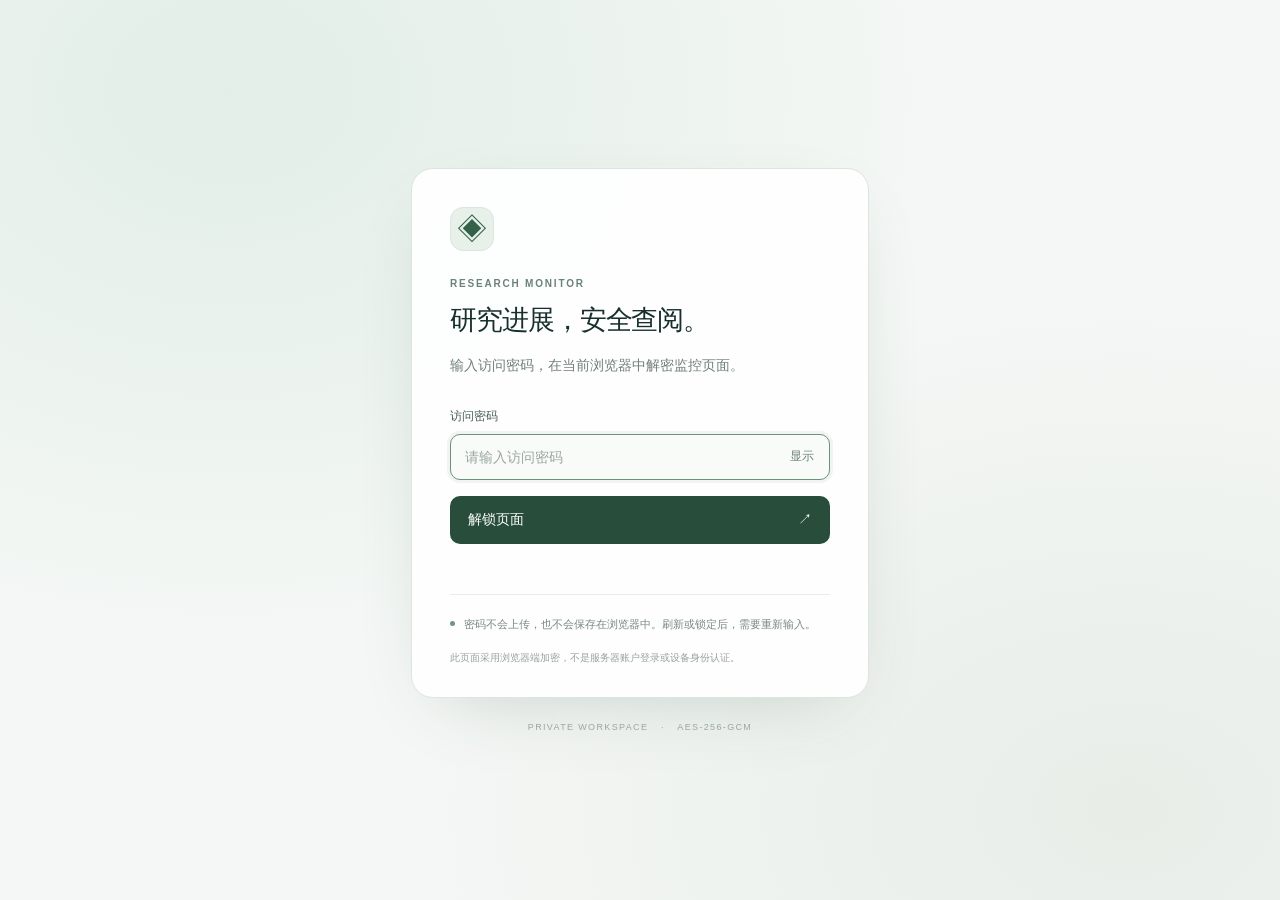
==== index.html @ c3c563e8 "Publish encrypted monitoring page" ====
<!doctype html>
<html lang="zh-CN">
<head>
  <meta charset="utf-8">
  <meta name="viewport" content="width=device-width, initial-scale=1">
  <meta name="referrer" content="no-referrer">
  <meta name="robots" content="noindex, nofollow, noarchive">
  <meta http-equiv="Content-Security-Policy" content="default-src 'none'; base-uri 'none'; object-src 'none'; form-action 'none'; script-src 'self' 'sha256-b5vpn4J1Qt43z+tH1248mYFWXHOjZq7/Va0iEadS+8s='; script-src-attr 'none'; style-src 'self' 'unsafe-inline' https://fonts.googleapis.com; font-src https://fonts.gstatic.com data:; connect-src 'self' https://huggingface.co https://*.huggingface.co https://hf.co https://*.hf.co; img-src 'self' data: https://huggingface.co https://*.huggingface.co; frame-src 'self' blob:; worker-src 'none'; manifest-src 'none'">
  <title>研究监控 · 加密访问</title>
  <link rel="stylesheet" href="./style.css">
  <script src="./unlock.js" defer></script>
</head>
<body>
  <main id="gate" class="gate">
    <section class="access-card" aria-labelledby="access-title">
      <div class="brand-mark" aria-hidden="true">◈</div>
      <p class="eyebrow">RESEARCH MONITOR</p>
      <h1 id="access-title">研究进展，安全查阅。</h1>
      <p class="intro">输入访问密码，在当前浏览器中解密监控页面。</p>
      <form id="unlock-form" autocomplete="off">
        <label for="password">访问密码</label>
        <div class="password-field">
          <input id="password" name="password" type="password" required maxlength="256" autocomplete="off" autocapitalize="none" spellcheck="false" placeholder="请输入访问密码" aria-describedby="status" autofocus>
          <button id="show-password" class="reveal" type="button" aria-label="显示密码" aria-pressed="false">显示</button>
        </div>
        <button id="unlock-button" class="primary" type="submit"><span>解锁页面</span><span aria-hidden="true">↗</span></button>
        <p id="status" class="status" aria-live="polite" role="status"></p>
      </form>
      <div class="privacy-note">
        <span class="privacy-dot" aria-hidden="true"></span>
        <p>密码不会上传，也不会保存在浏览器中。刷新或锁定后，需要重新输入。</p>
      </div>
      <p class="method-note">此页面采用浏览器端加密，不是服务器账户登录或设备身份认证。</p>
    </section>
    <footer class="gate-footer">PRIVATE WORKSPACE <span>·</span> AES-256-GCM</footer>
  </main>
  <section id="workspace" class="workspace" hidden aria-label="已解密的研究监控">
    <header class="workspace-bar"><span><i aria-hidden="true"></i>研究监控 <small>当前会话已解锁</small></span><button id="lock-button" type="button">锁定并退出</button></header>
    <iframe id="dashboard" title="研究监控内容" sandbox="allow-scripts" referrerpolicy="no-referrer"></iframe>
  </section>
</body>
</html>
---- style.css ----
:root{color-scheme:light;font-family:Inter,-apple-system,BlinkMacSystemFont,"Segoe UI","PingFang SC","Microsoft YaHei",sans-serif;color:#18302d;background:#f4f7f5;font-synthesis:none}*{box-sizing:border-box}body{margin:0}button,input{font:inherit}button{cursor:pointer}[hidden]{display:none!important}.gate{min-height:100svh;display:flex;align-items:center;justify-content:center;flex-direction:column;padding:48px 24px;background:radial-gradient(ellipse at 18% 10%,#e2eee7 0,transparent 48%),radial-gradient(ellipse at 88% 90%,#e8ede8 0,transparent 45%),#f4f7f5}.access-card{width:100%;max-width:458px;padding:38px 38px 30px;background:rgba(255,255,255,.92);border:1px solid #dce5df;border-radius:22px;box-shadow:0 24px 72px -34px #2a4a4040}.brand-mark{width:44px;height:44px;background:#e7f0e9;color:#336249;border:1px solid #d9e7dc;border-radius:13px;display:grid;place-items:center;font-size:30px}.eyebrow{margin:27px 0 12px;font-size:10px;letter-spacing:.18em;font-weight:700;color:#6b8277}h1{margin:0;font-size:27px;line-height:1.45;font-weight:650;letter-spacing:-.04em}.intro{font-size:14px;color:#718079;line-height:1.9;margin:12px 0 29px}label{display:block;font-size:12px;font-weight:600;color:#475f54;margin:0 0 9px}.password-field{display:flex;align-items:center;position:relative}input{width:100%;min-width:0;border:1px solid #d6e0d9;border-radius:10px;background:#f9fbf9;padding:14px 62px 14px 14px;font-size:14px;color:#1c342a;outline:none;transition:border-color .15s,box-shadow .15s}input:focus{border-color:#6a937a;box-shadow:0 0 0 3px #62856d15}input::placeholder{color:#9aa79f}.reveal{position:absolute;right:7px;background:none;border:0;padding:9px;color:#6e8276;font-size:12px}.primary{width:100%;display:flex;justify-content:space-between;align-items:center;margin-top:16px;border:0;border-radius:10px;padding:15px 18px;background:#284e3b;color:#fff;font-size:14px;font-weight:600;transition:background .15s}.primary:hover{background:#1b3c2b}.primary:disabled{opacity:.6;cursor:wait}.status{min-height:20px;margin:12px 0 0;font-size:12px;line-height:1.7;color:#708078}.status[data-error="true"]{color:#a14235}.privacy-note{display:flex;gap:9px;align-items:flex-start;border-top:1px solid #e8ede9;margin-top:18px;padding-top:19px}.privacy-dot{flex:0 0 5px;height:5px;border-radius:50%;background:#73957c;margin-top:7px}.privacy-note p{font-size:11px;line-height:1.9;margin:0;color:#7a8980}.method-note{font-size:10px;color:#98a29b;line-height:1.8;margin:14px 0 0}.gate-footer{font-size:9px;color:#9aa79f;letter-spacing:.15em;margin-top:24px}.gate-footer span{padding:0 9px}.workspace{height:100svh;display:flex;flex-direction:column;background:#f4f7f5}.workspace-bar{display:flex;justify-content:space-between;align-items:center;gap:16px;min-height:49px;padding:9px 20px;background:#fff;border-bottom:1px solid #dce5df;font-size:12px;color:#385647}.workspace-bar>span{display:flex;align-items:center;gap:8px}.workspace-bar i{width:6px;height:6px;background:#569469;border-radius:50%}.workspace-bar small{font-size:10px;color:#91a095;margin-left:6px}.workspace-bar button{padding:7px 10px;border:1px solid #dce5df;border-radius:7px;background:#fff;font-size:11px;color:#526a5a}.workspace iframe{display:block;border:0;width:100%;flex:1;min-height:0;background:#fff}button:focus-visible{outline:3px solid #8eb39b;outline-offset:3px}@media(max-width:520px){.gate{padding:30px 18px}.access-card{padding:29px 24px 25px;border-radius:18px}h1{font-size:24px}.workspace-bar{padding:9px 12px}.workspace-bar small{display:none}}@media(prefers-reduced-motion:reduce){*{transition:none!important}}
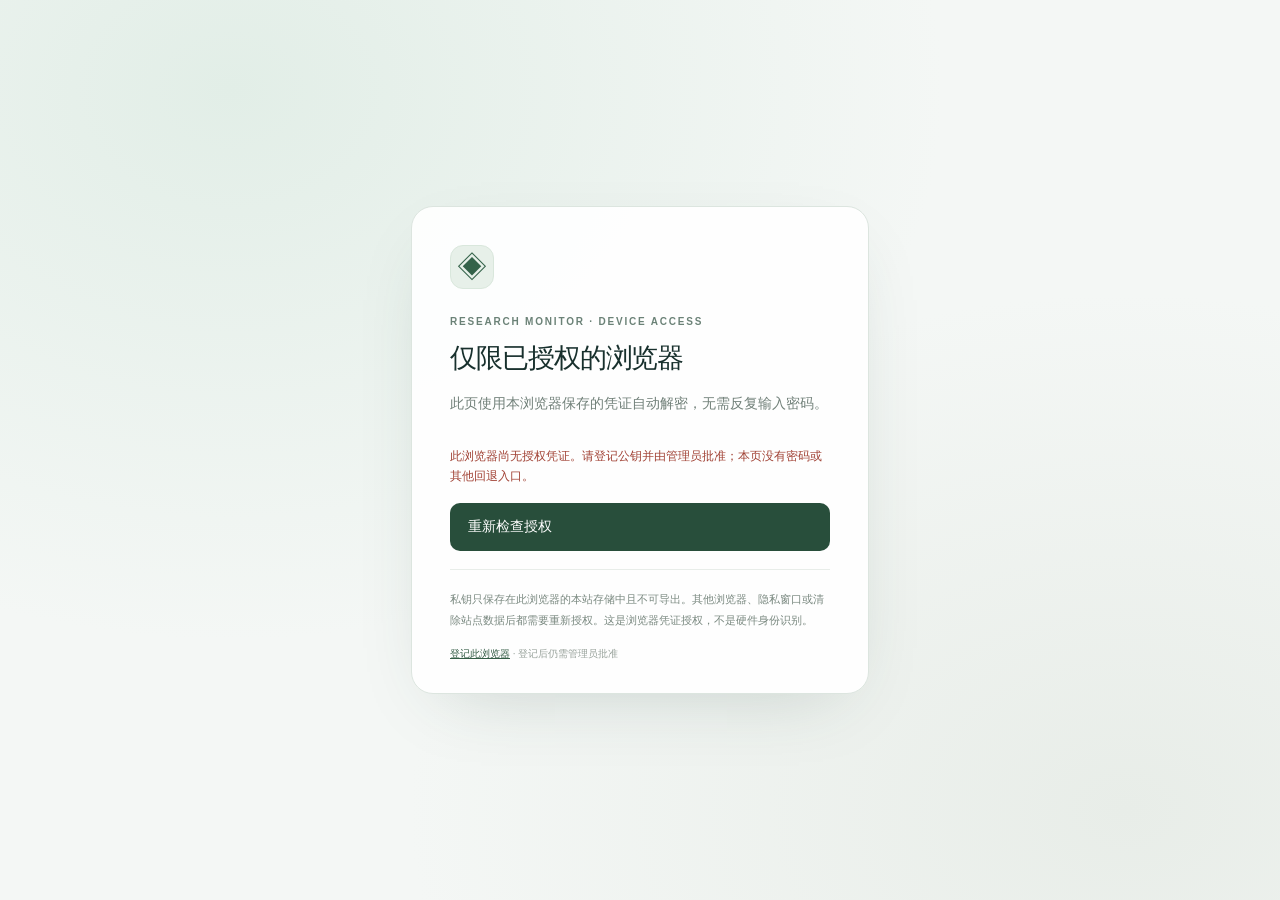
==== commit 4c3a86b5: "Enable approved Chrome auto-unlock and remove password entry" ====
--- a/index.html
+++ b/index.html
@@ -1,42 +1,7 @@
 <!doctype html>
 <html lang="zh-CN">
-<head>
-  <meta charset="utf-8">
-  <meta name="viewport" content="width=device-width, initial-scale=1">
-  <meta name="referrer" content="no-referrer">
-  <meta name="robots" content="noindex, nofollow, noarchive">
-  <meta http-equiv="Content-Security-Policy" content="default-src 'none'; base-uri 'none'; object-src 'none'; form-action 'none'; script-src 'self' 'sha256-b5vpn4J1Qt43z+tH1248mYFWXHOjZq7/Va0iEadS+8s='; script-src-attr 'none'; style-src 'self' 'unsafe-inline' https://fonts.googleapis.com; font-src https://fonts.gstatic.com data:; connect-src 'self' https://huggingface.co https://*.huggingface.co https://hf.co https://*.hf.co; img-src 'self' data: https://huggingface.co https://*.huggingface.co; frame-src 'self' blob:; worker-src 'none'; manifest-src 'none'">
-  <title>研究监控 · 加密访问</title>
-  <link rel="stylesheet" href="./style.css">
-  <script src="./unlock.js" defer></script>
-</head>
+<head><meta charset="utf-8"><meta name="viewport" content="width=device-width, initial-scale=1"><meta name="referrer" content="no-referrer"><meta name="robots" content="noindex,nofollow,noarchive"><meta http-equiv="Content-Security-Policy" content="default-src 'none'; base-uri 'none'; object-src 'none'; form-action 'none'; script-src 'self' 'sha256-jXOh333VVN2w4Wgn8mSuv04y92vrqgIJlJX9hYR/FTo='; script-src-attr 'none'; style-src 'self' 'unsafe-inline' https://fonts.googleapis.com; font-src https://fonts.gstatic.com data:; connect-src 'self' https://huggingface.co https://*.huggingface.co https://hf.co https://*.hf.co; img-src 'self' data: https://huggingface.co https://*.huggingface.co; frame-src 'self' blob:; worker-src 'none'; manifest-src 'none'"><title>研究监控 · 浏览器授权</title><link rel="stylesheet" href="./device-style.css"><script type="module" src="./device-unlock.js"></script></head>
 <body>
-  <main id="gate" class="gate">
-    <section class="access-card" aria-labelledby="access-title">
-      <div class="brand-mark" aria-hidden="true">◈</div>
-      <p class="eyebrow">RESEARCH MONITOR</p>
-      <h1 id="access-title">研究进展，安全查阅。</h1>
-      <p class="intro">输入访问密码，在当前浏览器中解密监控页面。</p>
-      <form id="unlock-form" autocomplete="off">
-        <label for="password">访问密码</label>
-        <div class="password-field">
-          <input id="password" name="password" type="password" required maxlength="256" autocomplete="off" autocapitalize="none" spellcheck="false" placeholder="请输入访问密码" aria-describedby="status" autofocus>
-          <button id="show-password" class="reveal" type="button" aria-label="显示密码" aria-pressed="false">显示</button>
-        </div>
-        <button id="unlock-button" class="primary" type="submit"><span>解锁页面</span><span aria-hidden="true">↗</span></button>
-        <p id="status" class="status" aria-live="polite" role="status"></p>
-      </form>
-      <div class="privacy-note">
-        <span class="privacy-dot" aria-hidden="true"></span>
-        <p>密码不会上传，也不会保存在浏览器中。刷新或锁定后，需要重新输入。</p>
-      </div>
-      <p class="method-note">此页面采用浏览器端加密，不是服务器账户登录或设备身份认证。</p>
-    </section>
-    <footer class="gate-footer">PRIVATE WORKSPACE <span>·</span> AES-256-GCM</footer>
-  </main>
-  <section id="workspace" class="workspace" hidden aria-label="已解密的研究监控">
-    <header class="workspace-bar"><span><i aria-hidden="true"></i>研究监控 <small>当前会话已解锁</small></span><button id="lock-button" type="button">锁定并退出</button></header>
-    <iframe id="dashboard" title="研究监控内容" sandbox="allow-scripts" referrerpolicy="no-referrer"></iframe>
-  </section>
-</body>
-</html>
+<main id="gate" class="gate"><section class="access-card" aria-labelledby="title"><div class="brand-mark" aria-hidden="true">◈</div><p class="eyebrow">RESEARCH MONITOR · DEVICE ACCESS</p><h1 id="title">仅限已授权的浏览器</h1><p class="intro">此页使用本浏览器保存的凭证自动解密，无需反复输入密码。</p><p id="status" class="status" role="status" aria-live="polite">正在检查本浏览器的授权…</p><button id="retry-button" class="primary" type="button" hidden>重新检查授权</button><p id="key-identity" class="device-meta"></p><div class="privacy-note"><p>私钥只保存在此浏览器的本站存储中且不可导出。其他浏览器、隐私窗口或清除站点数据后都需要重新授权。这是浏览器凭证授权，不是硬件身份识别。</p></div><p class="method-note"><a href="./enroll.html">登记此浏览器</a> · 登记后仍需管理员批准</p></section></main>
+<section id="workspace" class="workspace" hidden aria-label="已解密的研究监控"><header class="workspace-bar"><span><i aria-hidden="true"></i>研究监控 <small>已授权浏览器</small></span><button id="lock-button" type="button">锁定本次页面</button></header><iframe id="dashboard" title="研究监控内容" sandbox="allow-scripts" referrerpolicy="no-referrer"></iframe></section>
+</body></html>
--- a/device-style.css
+++ b/device-style.css
@@ -0,0 +1,2 @@
+:root{color-scheme:light;font-family:Inter,-apple-system,BlinkMacSystemFont,"Segoe UI","PingFang SC","Microsoft YaHei",sans-serif;color:#18302d;background:#f4f7f5;font-synthesis:none}*{box-sizing:border-box}body{margin:0}button,input{font:inherit}button{cursor:pointer}[hidden]{display:none!important}.gate{min-height:100svh;display:flex;align-items:center;justify-content:center;flex-direction:column;padding:48px 24px;background:radial-gradient(ellipse at 18% 10%,#e2eee7 0,transparent 48%),radial-gradient(ellipse at 88% 90%,#e8ede8 0,transparent 45%),#f4f7f5}.access-card{width:100%;max-width:458px;padding:38px 38px 30px;background:rgba(255,255,255,.92);border:1px solid #dce5df;border-radius:22px;box-shadow:0 24px 72px -34px #2a4a4040}.brand-mark{width:44px;height:44px;background:#e7f0e9;color:#336249;border:1px solid #d9e7dc;border-radius:13px;display:grid;place-items:center;font-size:30px}.eyebrow{margin:27px 0 12px;font-size:10px;letter-spacing:.18em;font-weight:700;color:#6b8277}h1{margin:0;font-size:27px;line-height:1.45;font-weight:650;letter-spacing:-.04em}.intro{font-size:14px;color:#718079;line-height:1.9;margin:12px 0 29px}label{display:block;font-size:12px;font-weight:600;color:#475f54;margin:0 0 9px}.password-field{display:flex;align-items:center;position:relative}input{width:100%;min-width:0;border:1px solid #d6e0d9;border-radius:10px;background:#f9fbf9;padding:14px 62px 14px 14px;font-size:14px;color:#1c342a;outline:none;transition:border-color .15s,box-shadow .15s}input:focus{border-color:#6a937a;box-shadow:0 0 0 3px #62856d15}input::placeholder{color:#9aa79f}.reveal{position:absolute;right:7px;background:none;border:0;padding:9px;color:#6e8276;font-size:12px}.primary{width:100%;display:flex;justify-content:space-between;align-items:center;margin-top:16px;border:0;border-radius:10px;padding:15px 18px;background:#284e3b;color:#fff;font-size:14px;font-weight:600;transition:background .15s}.primary:hover{background:#1b3c2b}.primary:disabled{opacity:.6;cursor:wait}.status{min-height:20px;margin:12px 0 0;font-size:12px;line-height:1.7;color:#708078}.status[data-error="true"]{color:#a14235}.privacy-note{display:flex;gap:9px;align-items:flex-start;border-top:1px solid #e8ede9;margin-top:18px;padding-top:19px}.privacy-dot{flex:0 0 5px;height:5px;border-radius:50%;background:#73957c;margin-top:7px}.privacy-note p{font-size:11px;line-height:1.9;margin:0;color:#7a8980}.method-note{font-size:10px;color:#98a29b;line-height:1.8;margin:14px 0 0}.gate-footer{font-size:9px;color:#9aa79f;letter-spacing:.15em;margin-top:24px}.gate-footer span{padding:0 9px}.workspace{height:100svh;display:flex;flex-direction:column;background:#f4f7f5}.workspace-bar{display:flex;justify-content:space-between;align-items:center;gap:16px;min-height:49px;padding:9px 20px;background:#fff;border-bottom:1px solid #dce5df;font-size:12px;color:#385647}.workspace-bar>span{display:flex;align-items:center;gap:8px}.workspace-bar i{width:6px;height:6px;background:#569469;border-radius:50%}.workspace-bar small{font-size:10px;color:#91a095;margin-left:6px}.workspace-bar button{padding:7px 10px;border:1px solid #dce5df;border-radius:7px;background:#fff;font-size:11px;color:#526a5a}.workspace iframe{display:block;border:0;width:100%;flex:1;min-height:0;background:#fff}button:focus-visible{outline:3px solid #8eb39b;outline-offset:3px}@media(max-width:520px){.gate{padding:30px 18px}.access-card{padding:29px 24px 25px;border-radius:18px}h1{font-size:24px}.workspace-bar{padding:9px 12px}.workspace-bar small{display:none}}@media(prefers-reduced-motion:reduce){*{transition:none!important}}
+.enrollment{max-width:620px}.enrollment textarea{width:100%;resize:vertical;margin-top:8px;padding:12px;border:1px solid #d6e0d9;border-radius:8px;background:#f9fbf9;color:#345041;font:11px/1.5 ui-monospace,monospace;overflow-wrap:anywhere}.enrollment #public-section{margin-top:18px}.method-note a{color:#345d46}.device-meta{font:11px/1.6 ui-monospace,monospace;overflow-wrap:anywhere;color:#8a9a90}
